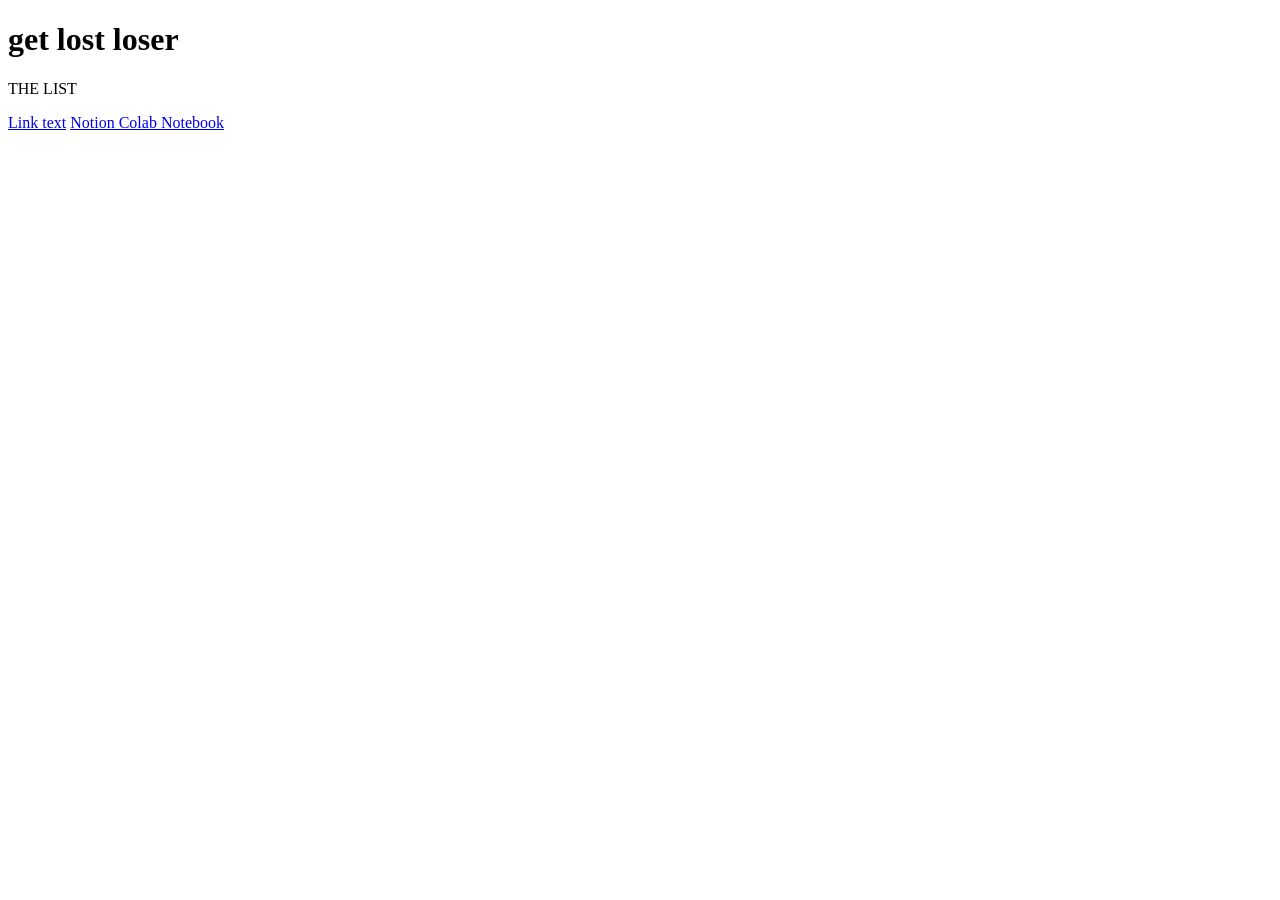
==== index.html @ bf883c59 "Add files via upload" ====
<!DOCTYPE html>
<html>
    <head>
        <title>Page Title</title>
    </head>
    <body>

        <h1>get lost loser</h1>
        <p>THE LIST</p>
        <a href="URL_of_destination">Link text</a>

        <a href="https://colab.research.google.com/drive/1iJNkAEEcx19BYAh0Z6VElmxnsO4jXcRc#scrollTo=H8dg0Gch5xv5">Notion Colab Notebook</a>


    </body>
</html>
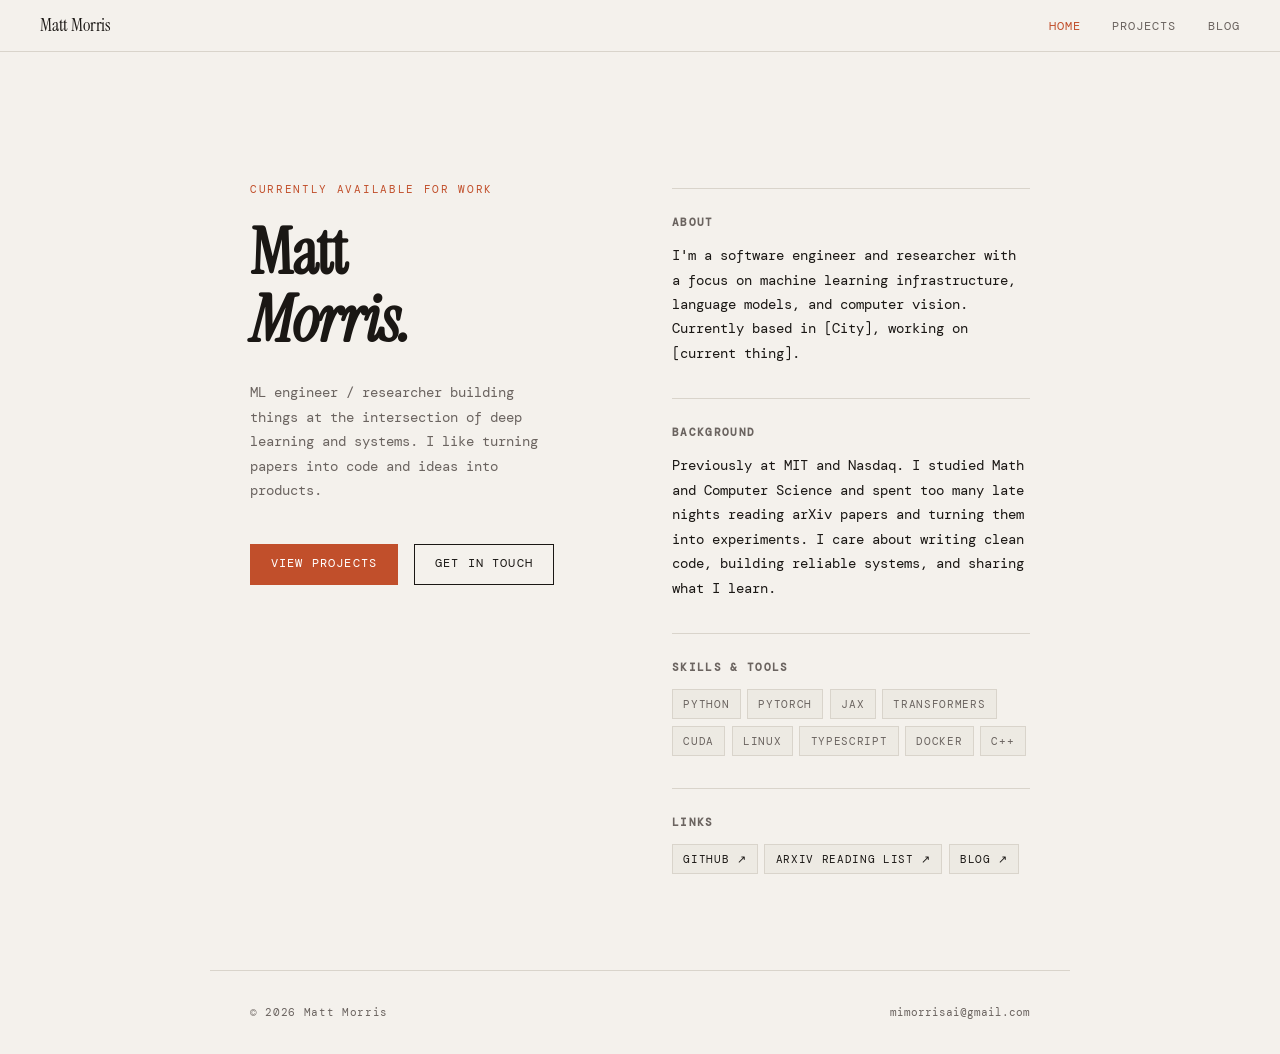
==== commit 9f8081e1: "Add files via upload" ====
--- a/index.html
+++ b/index.html
@@ -1,16 +1,88 @@
- <!DOCTYPE html>
-<html>
-    <head>
-        <title>Page Title</title>
-    </head>
-    <body>
+<!DOCTYPE html>
+<html lang="en">
+<head>
+  <meta charset="UTF-8">
+  <meta name="viewport" content="width=device-width, initial-scale=1.0">
+  <title>Matt Morris — Home</title>
+  <link rel="stylesheet" href="styles.css">
+</head>
+<body>
 
-        <h1>get lost loser</h1>
-        <p>THE LIST</p>
-        <a href="URL_of_destination">Link text</a>
+  <nav>
+    <a href="index.html" class="nav-logo">Matt Morris</a>
+    <ul class="nav-links">
+      <li><a href="index.html" class="active">Home</a></li>
+      <li><a href="projects.html">Projects</a></li>
+      <li><a href="blog.html">Blog</a></li>
+    </ul>
+  </nav>
 
-        <a href="https://colab.research.google.com/drive/1iJNkAEEcx19BYAh0Z6VElmxnsO4jXcRc#scrollTo=H8dg0Gch5xv5">Notion Colab Notebook</a>
+  <main class="page">
+    <section class="home-hero">
+      <div class="home-hero-left">
+        <p class="eyebrow">Currently available for work</p>
+        <h1 class="home-name">Matt<br><em>Morris.</em></h1>
+        <p class="home-tagline">
+          ML engineer / researcher building things at the intersection of
+          deep learning and systems. I like turning papers into code and
+          ideas into products.
+        </p>
+        <div class="home-links">
+          <a href="projects.html" class="btn btn-accent">View Projects</a>
+          <a href="mailto:you@example.com" class="btn">Get in Touch</a>
+        </div>
+      </div>
 
+      <div class="home-hero-right">
+        <div class="bio-block">
+          <h3>About</h3>
+          <p>
+            I'm a software engineer and researcher with a focus on machine learning
+            infrastructure, language models, and computer vision. Currently based in
+            [City], working on [current thing].
+          </p>
+        </div>
 
-    </body>
-</html> +        <div class="bio-block">
+          <h3>Background</h3>
+          <p>
+            Previously at MIT and Nasdaq. I studied Math and Computer Science and spent too many
+            late nights reading arXiv papers and turning them into experiments. I care
+            about writing clean code, building reliable systems, and sharing what I learn.
+          </p>
+        </div>
+
+        <div class="bio-block">
+          <h3>Skills & Tools</h3>
+          <div class="skills-grid">
+            <span class="skill-tag">Python</span>
+            <span class="skill-tag">PyTorch</span>
+            <span class="skill-tag">JAX</span>
+            <span class="skill-tag">Transformers</span>
+            <span class="skill-tag">CUDA</span>
+            <span class="skill-tag">Linux</span>
+            <span class="skill-tag">TypeScript</span>
+            <span class="skill-tag">Docker</span>
+            <span class="skill-tag">C++</span>
+          </div>
+        </div>
+
+        <div class="bio-block">
+          <h3>Links</h3>
+          <div class="skills-grid">
+            <a href="https://github.com/kineticisai" class="skill-tag" style="text-decoration:none;color:inherit;">GitHub ↗</a>
+            <a href="https://arxiv.org" class="skill-tag" style="text-decoration:none;color:inherit;">arXiv Reading List ↗</a>
+            <a href="blog.html" class="skill-tag" style="text-decoration:none;color:inherit;">Blog ↗</a>
+          </div>
+        </div>
+      </div>
+    </section>
+  </main>
+
+  <footer>
+    <p>© 2026 Matt Morris</p>
+    <a href="mailto:mimorrisai@gmail.com">mimorrisai@gmail.com</a>
+  </footer>
+
+</body>
+</html>
--- a/styles.css
+++ b/styles.css
@@ -0,0 +1,430 @@
+@import url('https://fonts.googleapis.com/css2?family=Instrument+Serif:ital@0;1&family=DM+Mono:wght@300;400;500&display=swap');
+
+* {
+  margin: 0;
+  padding: 0;
+  box-sizing: border-box;
+}
+
+:root {
+  --bg: #F4F1EC;
+  --ink: #1A1714;
+  --ink-soft: #6B6460;
+  --accent: #C14F2B;
+  --accent-dim: rgba(193,79,43,0.15);
+  --rule: #D9D4CB;
+  --surface: #EDEAE3;
+  --mono: 'DM Mono', monospace;
+  --serif: 'Instrument Serif', Georgia, serif;
+}
+
+html { scroll-behavior: smooth; }
+
+body {
+  font-family: var(--mono);
+  background: var(--bg);
+  color: var(--ink);
+  font-size: 14px;
+  line-height: 1.7;
+  -webkit-font-smoothing: antialiased;
+  min-height: 100vh;
+}
+
+/* ─── NAV ─── */
+nav {
+  position: fixed;
+  top: 0; left: 0; right: 0;
+  z-index: 100;
+  background: var(--bg);
+  border-bottom: 1px solid var(--rule);
+  padding: 0 2.5rem;
+  height: 52px;
+  display: flex;
+  align-items: center;
+  justify-content: space-between;
+}
+
+.nav-logo {
+  font-family: var(--serif);
+  font-size: 1.15rem;
+  color: var(--ink);
+  text-decoration: none;
+  letter-spacing: -0.01em;
+}
+
+.nav-links {
+  display: flex;
+  gap: 2rem;
+  list-style: none;
+}
+
+.nav-links a {
+  font-family: var(--mono);
+  font-size: 0.75rem;
+  font-weight: 400;
+  color: var(--ink-soft);
+  text-decoration: none;
+  letter-spacing: 0.08em;
+  text-transform: uppercase;
+  transition: color 0.2s;
+}
+
+.nav-links a:hover,
+.nav-links a.active {
+  color: var(--accent);
+}
+
+/* ─── PAGE WRAPPER ─── */
+.page {
+  padding-top: 52px;
+  min-height: 100vh;
+}
+
+/* ─── HOME ─── */
+.home-hero {
+  max-width: 860px;
+  margin: 0 auto;
+  padding: 8rem 2.5rem 4rem;
+  display: grid;
+  grid-template-columns: 1fr 1fr;
+  gap: 4rem;
+  align-items: start;
+}
+
+.home-hero-left {
+  position: sticky;
+  top: 6rem;
+}
+
+.eyebrow {
+  font-size: 0.7rem;
+  letter-spacing: 0.15em;
+  text-transform: uppercase;
+  color: var(--accent);
+  margin-bottom: 1.25rem;
+}
+
+.home-name {
+  font-family: var(--serif);
+  font-size: clamp(2.8rem, 5vw, 4.2rem);
+  line-height: 1.05;
+  letter-spacing: -0.02em;
+  margin-bottom: 1.75rem;
+  color: var(--ink);
+}
+
+.home-tagline {
+  font-size: 0.85rem;
+  color: var(--ink-soft);
+  line-height: 1.8;
+  margin-bottom: 2.5rem;
+  max-width: 36ch;
+}
+
+.home-links {
+  display: flex;
+  gap: 1rem;
+  flex-wrap: wrap;
+}
+
+.btn {
+  display: inline-block;
+  font-family: var(--mono);
+  font-size: 0.72rem;
+  letter-spacing: 0.1em;
+  text-transform: uppercase;
+  padding: 0.6rem 1.25rem;
+  text-decoration: none;
+  transition: all 0.2s;
+  border: 1px solid var(--ink);
+  color: var(--ink);
+  background: transparent;
+}
+
+.btn:hover {
+  background: var(--ink);
+  color: var(--bg);
+}
+
+.btn-accent {
+  background: var(--accent);
+  border-color: var(--accent);
+  color: #fff;
+}
+
+.btn-accent:hover {
+  background: #a84024;
+  border-color: #a84024;
+  color: #fff;
+}
+
+.home-hero-right {
+  padding-top: 0.5rem;
+}
+
+.bio-block {
+  border-top: 1px solid var(--rule);
+  padding-top: 1.5rem;
+  margin-bottom: 2rem;
+}
+
+.bio-block h3 {
+  font-family: var(--mono);
+  font-size: 0.7rem;
+  letter-spacing: 0.12em;
+  text-transform: uppercase;
+  color: var(--ink-soft);
+  margin-bottom: 0.75rem;
+}
+
+.bio-block p {
+  font-size: 0.85rem;
+  color: var(--ink);
+  line-height: 1.8;
+}
+
+.skills-grid {
+  display: flex;
+  flex-wrap: wrap;
+  gap: 0.4rem;
+  margin-top: 0.75rem;
+}
+
+.skill-tag {
+  font-size: 0.68rem;
+  letter-spacing: 0.06em;
+  text-transform: uppercase;
+  padding: 0.3rem 0.65rem;
+  background: var(--surface);
+  border: 1px solid var(--rule);
+  color: var(--ink-soft);
+}
+
+/* ─── SECTION HEADER ─── */
+.section-header {
+  max-width: 860px;
+  margin: 0 auto;
+  padding: 5rem 2.5rem 2.5rem;
+  border-bottom: 1px solid var(--rule);
+  display: flex;
+  align-items: baseline;
+  justify-content: space-between;
+  gap: 1rem;
+}
+
+.section-title {
+  font-family: var(--serif);
+  font-size: clamp(2rem, 4vw, 3rem);
+  letter-spacing: -0.02em;
+  line-height: 1;
+}
+
+.section-count {
+  font-size: 0.7rem;
+  letter-spacing: 0.1em;
+  text-transform: uppercase;
+  color: var(--ink-soft);
+}
+
+/* ─── PROJECTS ─── */
+.projects-grid {
+  max-width: 860px;
+  margin: 0 auto;
+  padding: 0 2.5rem 6rem;
+}
+
+.project-card {
+  border-bottom: 1px solid var(--rule);
+  padding: 2.5rem 0;
+  display: grid;
+  grid-template-columns: 1fr auto;
+  gap: 2rem;
+  align-items: start;
+  transition: all 0.2s;
+}
+
+.project-card:hover .project-title {
+  color: var(--accent);
+}
+
+.project-num {
+  font-size: 0.65rem;
+  color: var(--ink-soft);
+  letter-spacing: 0.1em;
+  margin-bottom: 0.5rem;
+  display: block;
+}
+
+.project-title {
+  font-family: var(--serif);
+  font-size: 1.5rem;
+  line-height: 1.2;
+  margin-bottom: 0.6rem;
+  transition: color 0.2s;
+  letter-spacing: -0.01em;
+}
+
+.project-desc {
+  font-size: 0.82rem;
+  color: var(--ink-soft);
+  line-height: 1.8;
+  max-width: 55ch;
+  margin-bottom: 1rem;
+}
+
+.project-tags {
+  display: flex;
+  gap: 0.4rem;
+  flex-wrap: wrap;
+}
+
+.project-tag {
+  font-size: 0.65rem;
+  letter-spacing: 0.08em;
+  text-transform: uppercase;
+  padding: 0.25rem 0.55rem;
+  border: 1px solid var(--rule);
+  color: var(--ink-soft);
+}
+
+.project-links {
+  display: flex;
+  flex-direction: column;
+  gap: 0.5rem;
+  flex-shrink: 0;
+}
+
+.project-links a {
+  font-size: 0.68rem;
+  letter-spacing: 0.1em;
+  text-transform: uppercase;
+  color: var(--ink-soft);
+  text-decoration: none;
+  padding: 0.4rem 0.8rem;
+  border: 1px solid var(--rule);
+  white-space: nowrap;
+  transition: all 0.2s;
+}
+
+.project-links a:hover {
+  border-color: var(--accent);
+  color: var(--accent);
+}
+
+/* ─── BLOG ─── */
+.blog-list {
+  max-width: 860px;
+  margin: 0 auto;
+  padding: 0 2.5rem 6rem;
+}
+
+.blog-post {
+  border-bottom: 1px solid var(--rule);
+  padding: 2.5rem 0;
+  display: grid;
+  grid-template-columns: 120px 1fr;
+  gap: 2.5rem;
+  align-items: start;
+  text-decoration: none;
+  color: inherit;
+  transition: all 0.2s;
+}
+
+.blog-post:hover .post-title {
+  color: var(--accent);
+}
+
+.post-date {
+  font-size: 0.7rem;
+  color: var(--ink-soft);
+  letter-spacing: 0.06em;
+  line-height: 1.6;
+  padding-top: 0.25rem;
+}
+
+.post-title {
+  font-family: var(--serif);
+  font-size: 1.4rem;
+  line-height: 1.2;
+  letter-spacing: -0.01em;
+  margin-bottom: 0.5rem;
+  transition: color 0.2s;
+}
+
+.post-excerpt {
+  font-size: 0.82rem;
+  color: var(--ink-soft);
+  line-height: 1.8;
+  max-width: 60ch;
+  margin-bottom: 0.75rem;
+}
+
+.post-meta {
+  display: flex;
+  gap: 1rem;
+  align-items: center;
+}
+
+.read-time {
+  font-size: 0.65rem;
+  text-transform: uppercase;
+  letter-spacing: 0.1em;
+  color: var(--ink-soft);
+}
+
+.post-tag {
+  font-size: 0.65rem;
+  letter-spacing: 0.08em;
+  text-transform: uppercase;
+  padding: 0.2rem 0.5rem;
+  background: var(--accent-dim);
+  color: var(--accent);
+}
+
+/* ─── FOOTER ─── */
+footer {
+  border-top: 1px solid var(--rule);
+  max-width: 860px;
+  margin: 0 auto;
+  padding: 2rem 2.5rem;
+  display: flex;
+  justify-content: space-between;
+  align-items: center;
+}
+
+footer p {
+  font-size: 0.7rem;
+  color: var(--ink-soft);
+  letter-spacing: 0.06em;
+}
+
+footer a {
+  font-size: 0.7rem;
+  color: var(--ink-soft);
+  text-decoration: none;
+  transition: color 0.2s;
+}
+
+footer a:hover { color: var(--accent); }
+
+/* ─── RESPONSIVE ─── */
+@media (max-width: 640px) {
+  nav { padding: 0 1.25rem; }
+  
+  .home-hero {
+    grid-template-columns: 1fr;
+    padding: 5rem 1.25rem 3rem;
+    gap: 2.5rem;
+  }
+
+  .home-hero-left { position: static; }
+
+  .section-header { padding: 3rem 1.25rem 1.5rem; flex-direction: column; }
+  .projects-grid, .blog-list { padding: 0 1.25rem 4rem; }
+
+  .project-card { grid-template-columns: 1fr; }
+  .blog-post { grid-template-columns: 1fr; gap: 0.5rem; }
+  .post-date { padding-top: 0; }
+
+  footer { flex-direction: column; gap: 0.5rem; text-align: center; }
+}
